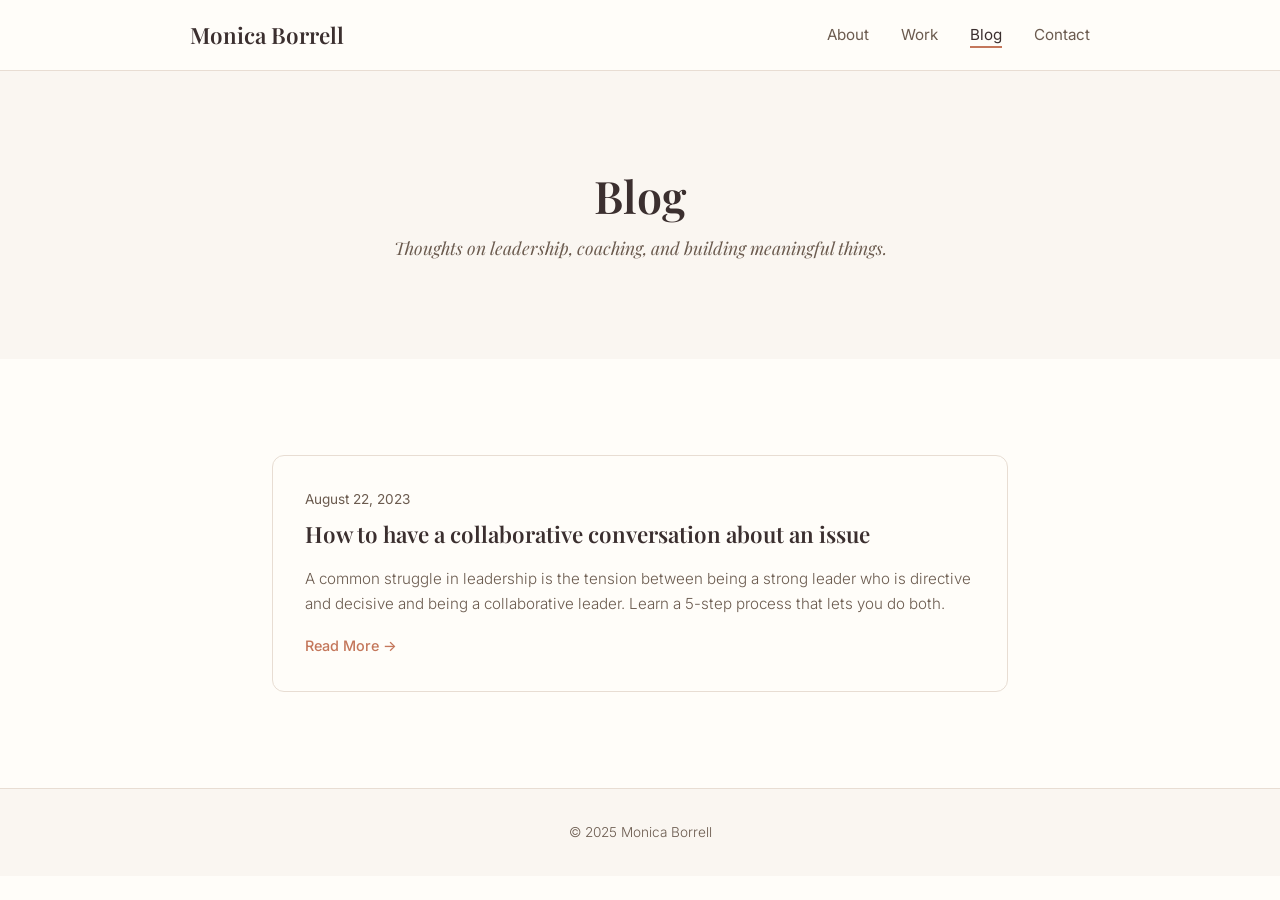
==== blog/index.html @ 9b8fd6f6 "Add nav menu, blog listing page, and first blog post (collaborative issue resolution) - Added sticky" ====
<!DOCTYPE html>
<html lang="en">
<head>
  <meta charset="UTF-8">
  <meta name="viewport" content="width=device-width, initial-scale=1.0">
  <meta name="description" content="Blog — Monica Borrell. Thoughts on leadership, coaching, and building meaningful things.">
  <title>Blog — Monica Borrell</title>
  <link rel="stylesheet" href="../styles.css">

  <!-- Google Fonts -->
  <link rel="preconnect" href="https://fonts.googleapis.com">
  <link rel="preconnect" href="https://fonts.gstatic.com" crossorigin>
  <link href="https://fonts.googleapis.com/css2?family=Playfair+Display:ital,wght@0,400;0,600;1,400&family=Inter:wght@300;400;500&display=swap" rel="stylesheet">
</head>
<body>

  <!-- ============================================
       NAVIGATION
       ============================================ -->
  <nav class="site-nav">
    <div class="nav-container">
      <a href="/" class="nav-logo">Monica Borrell</a>
      <button class="nav-toggle" aria-label="Toggle menu" aria-expanded="false">
        <span class="nav-toggle-bar"></span>
        <span class="nav-toggle-bar"></span>
        <span class="nav-toggle-bar"></span>
      </button>
      <ul class="nav-links">
        <li><a href="/#about">About</a></li>
        <li><a href="/#work">Work</a></li>
        <li><a href="/blog/" class="active">Blog</a></li>
        <li><a href="/#contact">Contact</a></li>
      </ul>
    </div>
  </nav>

  <!-- ============================================
       BLOG LISTING
       ============================================ -->
  <section class="blog-header">
    <div class="container">
      <h1>Blog</h1>
      <p class="blog-header-subtitle">Thoughts on leadership, coaching, and building meaningful things.</p>
    </div>
  </section>

  <section class="blog-listing">
    <div class="container">
      <div class="blog-grid">

        <!-- Blog Post Preview Card -->
        <a href="/blog/collaborative-issue-resolution/" class="blog-card">
          <div class="blog-card-content">
            <span class="blog-card-date">August 22, 2023</span>
            <h2 class="blog-card-title">How to have a collaborative conversation about an issue</h2>
            <p class="blog-card-excerpt">A common struggle in leadership is the tension between being a strong leader who is directive and decisive and being a collaborative leader. Learn a 5-step process that lets you do both.</p>
            <span class="blog-card-read-more">Read More &rarr;</span>
          </div>
        </a>

      </div>
    </div>
  </section>

  <!-- ============================================
       FOOTER
       ============================================ -->
  <footer class="footer">
    <div class="container">
      <p>&copy; 2025 Monica Borrell</p>
    </div>
  </footer>

  <script src="../main.js"></script>
</body>
</html>
---- styles.css ----
/* ============================================
   MONICA BORRELL — PERSONAL BRAND WEBSITE
   Warm, approachable, human design
   ============================================ */

/* ---------- CSS Custom Properties ---------- */
:root {
  /* Warm earth-tone palette */
  --color-cream:       #FAF6F1;
  --color-warm-white:  #FFFDF9;
  --color-sand:        #E8DDD3;
  --color-terracotta:  #C4775B;
  --color-rust:        #A0522D;
  --color-deep-brown:  #3B2F2F;
  --color-soft-brown:  #6B5B4F;
  --color-blush:       #F2DDD5;

  /* Typography */
  --font-heading: 'Playfair Display', Georgia, 'Times New Roman', serif;
  --font-body:    'Inter', -apple-system, BlinkMacSystemFont, 'Segoe UI', sans-serif;

  /* Spacing */
  --space-xs:  0.5rem;
  --space-sm:  1rem;
  --space-md:  2rem;
  --space-lg:  4rem;
  --space-xl:  6rem;
  --space-2xl: 8rem;
}

/* ---------- Reset & Base ---------- */
*,
*::before,
*::after {
  margin: 0;
  padding: 0;
  box-sizing: border-box;
}

html {
  scroll-behavior: smooth;
  font-size: 16px;
}

body {
  font-family: var(--font-body);
  font-weight: 300;
  line-height: 1.7;
  color: var(--color-deep-brown);
  background-color: var(--color-warm-white);
  -webkit-font-smoothing: antialiased;
  -moz-osx-font-smoothing: grayscale;
}

/* ---------- Shared Container ---------- */
.container {
  max-width: 800px;
  margin: 0 auto;
  padding: 0 var(--space-md);
}

/* ---------- Typography ---------- */
h1, h2, h3 {
  font-family: var(--font-heading);
  font-weight: 600;
  line-height: 1.3;
}

h2 {
  font-size: 2rem;
  color: var(--color-deep-brown);
  margin-bottom: var(--space-lg);
  position: relative;
}

/* Subtle underline accent on section headings */
h2::after {
  content: '';
  display: block;
  width: 48px;
  height: 3px;
  background-color: var(--color-terracotta);
  margin-top: var(--space-sm);
  border-radius: 2px;
}

a {
  color: var(--color-terracotta);
  text-decoration: none;
  transition: color 0.2s ease;
}

a:hover,
a:focus {
  color: var(--color-rust);
  text-decoration: underline;
}

/* ---------- NAVIGATION ---------- */
.site-nav {
  background-color: var(--color-warm-white);
  border-bottom: 1px solid var(--color-sand);
  padding: var(--space-sm) var(--space-md);
  position: sticky;
  top: 0;
  z-index: 100;
}

.nav-container {
  max-width: 900px;
  margin: 0 auto;
  display: flex;
  align-items: center;
  justify-content: space-between;
}

.nav-logo {
  font-family: var(--font-heading);
  font-size: 1.4rem;
  font-weight: 600;
  color: var(--color-deep-brown);
  text-decoration: none;
}

.nav-logo:hover {
  color: var(--color-terracotta);
  text-decoration: none;
}

.nav-links {
  list-style: none;
  display: flex;
  gap: var(--space-md);
  align-items: center;
}

.nav-links a {
  font-family: var(--font-body);
  font-size: 0.95rem;
  font-weight: 400;
  color: var(--color-soft-brown);
  text-decoration: none;
  padding-bottom: 2px;
  border-bottom: 2px solid transparent;
  transition: color 0.2s ease, border-color 0.2s ease;
}

.nav-links a:hover,
.nav-links a:focus {
  color: var(--color-deep-brown);
  text-decoration: none;
  border-bottom-color: var(--color-terracotta);
}

.nav-links a.active {
  color: var(--color-deep-brown);
  border-bottom-color: var(--color-terracotta);
}

/* Hamburger toggle (mobile) */
.nav-toggle {
  display: none;
  background: none;
  border: none;
  cursor: pointer;
  padding: 0.5rem;
  flex-direction: column;
  gap: 5px;
}

.nav-toggle-bar {
  display: block;
  width: 24px;
  height: 2px;
  background-color: var(--color-deep-brown);
  border-radius: 2px;
  transition: transform 0.3s ease, opacity 0.3s ease;
}

/* ---------- HERO SECTION ---------- */
.hero {
  background-color: var(--color-cream);
  padding: var(--space-2xl) var(--space-md);
  text-align: center;
}

.hero-content {
  max-width: 600px;
  margin: 0 auto;
}

.hero-photo {
  margin-bottom: var(--space-md);
}

.hero-photo img {
  width: 360px;
  max-width: 100%;
  height: auto;
  border-radius: 16px;
  object-fit: cover;
  border: 4px solid var(--color-sand);
  box-shadow: 0 8px 30px rgba(59, 47, 47, 0.12);
}

.hero-text h1 {
  font-size: 3rem;
  color: var(--color-deep-brown);
  margin-bottom: var(--space-xs);
  letter-spacing: -0.02em;
}

.tagline {
  font-size: 1.2rem;
  color: var(--color-soft-brown);
  font-weight: 300;
  font-style: italic;
  font-family: var(--font-heading);
}

/* ---------- ABOUT SECTION ---------- */
.about {
  padding: var(--space-2xl) var(--space-md);
  background-color: var(--color-warm-white);
}

.about-content {
  max-width: 640px;
}

.about-lead {
  font-size: 1.25rem;
  line-height: 1.85;
  color: var(--color-deep-brown);
  margin-bottom: var(--space-md);
}

.about-reflection {
  font-family: var(--font-heading);
  font-style: italic;
  font-size: 1.35rem;
  color: var(--color-terracotta);
  line-height: 1.6;
  padding-left: var(--space-md);
  border-left: 3px solid var(--color-sand);
}

/* ---------- WORK SECTION ---------- */
.work {
  padding: var(--space-2xl) var(--space-md);
  background-color: var(--color-cream);
}

.work-grid {
  display: grid;
  grid-template-columns: repeat(auto-fit, minmax(280px, 1fr));
  gap: var(--space-md);
}

.work-card {
  background-color: var(--color-warm-white);
  padding: var(--space-md);
  border-radius: 12px;
  box-shadow: 0 2px 12px rgba(59, 47, 47, 0.06);
  transition: transform 0.2s ease, box-shadow 0.2s ease;
}

.work-card:hover {
  transform: translateY(-3px);
  box-shadow: 0 6px 24px rgba(59, 47, 47, 0.1);
}

.work-icon {
  display: block;
  font-size: 1.6rem;
  margin-bottom: var(--space-xs);
}

.work-card h3 {
  font-size: 1.15rem;
  color: var(--color-deep-brown);
  margin-bottom: var(--space-xs);
}

.work-card p {
  font-size: 0.95rem;
  color: var(--color-soft-brown);
  line-height: 1.65;
}

.work-card a {
  font-weight: 500;
}

/* ---------- CONTACT SECTION ---------- */
.contact {
  padding: var(--space-2xl) var(--space-md);
  background-color: var(--color-warm-white);
  text-align: center;
}

.contact h2::after {
  margin-left: auto;
  margin-right: auto;
}

.contact-note {
  font-size: 1.1rem;
  color: var(--color-soft-brown);
  margin-bottom: var(--space-lg);
}

.contact-links {
  display: flex;
  flex-direction: column;
  align-items: center;
  gap: var(--space-sm);
}

.contact-link {
  display: inline-flex;
  align-items: center;
  gap: var(--space-xs);
  font-size: 1.05rem;
  padding: 0.75rem 1.5rem;
  border-radius: 8px;
  transition: background-color 0.2s ease, color 0.2s ease;
}

.contact-link:hover,
.contact-link:focus {
  text-decoration: none;
  background-color: var(--color-blush);
}

.email-link {
  color: var(--color-deep-brown);
  font-weight: 400;
}

.linkedin-link {
  color: var(--color-deep-brown);
  font-weight: 400;
}

.linkedin-icon {
  width: 22px;
  height: 22px;
  flex-shrink: 0;
}

/* ---------- BLOG HEADER ---------- */
.blog-header {
  background-color: var(--color-cream);
  padding: var(--space-xl) var(--space-md);
  text-align: center;
}

.blog-header h1 {
  font-size: 2.8rem;
  color: var(--color-deep-brown);
  margin-bottom: var(--space-xs);
}

.blog-header-subtitle {
  font-size: 1.1rem;
  color: var(--color-soft-brown);
  font-style: italic;
  font-family: var(--font-heading);
}

/* ---------- BLOG LISTING ---------- */
.blog-listing {
  padding: var(--space-xl) var(--space-md);
  background-color: var(--color-warm-white);
}

.blog-grid {
  display: grid;
  grid-template-columns: repeat(auto-fit, minmax(320px, 1fr));
  gap: var(--space-md);
}

.blog-card {
  display: block;
  background-color: var(--color-warm-white);
  border: 1px solid var(--color-sand);
  border-radius: 12px;
  overflow: hidden;
  text-decoration: none;
  transition: transform 0.2s ease, box-shadow 0.2s ease;
}

.blog-card:hover,
.blog-card:focus {
  transform: translateY(-3px);
  box-shadow: 0 6px 24px rgba(59, 47, 47, 0.1);
  text-decoration: none;
}

.blog-card-content {
  padding: var(--space-md);
}

.blog-card-date {
  display: block;
  font-size: 0.85rem;
  color: var(--color-soft-brown);
  margin-bottom: var(--space-xs);
  font-weight: 400;
}

.blog-card-title {
  font-family: var(--font-heading);
  font-size: 1.4rem;
  font-weight: 600;
  color: var(--color-deep-brown);
  line-height: 1.35;
  margin-bottom: var(--space-sm);
}

/* Remove the h2::after underline on blog cards */
.blog-card-title::after {
  display: none;
}

.blog-card-excerpt {
  font-size: 0.95rem;
  color: var(--color-soft-brown);
  line-height: 1.65;
  margin-bottom: var(--space-sm);
}

.blog-card-read-more {
  font-size: 0.9rem;
  color: var(--color-terracotta);
  font-weight: 500;
}

.blog-card:hover .blog-card-read-more {
  color: var(--color-rust);
}

/* ---------- BLOG POST ---------- */
.blog-post {
  padding: var(--space-xl) var(--space-md) var(--space-2xl);
  background-color: var(--color-warm-white);
}

.post-header {
  margin-bottom: var(--space-lg);
  padding-bottom: var(--space-md);
  border-bottom: 1px solid var(--color-sand);
}

.post-meta {
  font-size: 0.9rem;
  color: var(--color-soft-brown);
  margin-bottom: var(--space-sm);
}

.post-meta-sep {
  margin: 0 0.5rem;
}

.post-header h1 {
  font-size: 2.4rem;
  color: var(--color-deep-brown);
  line-height: 1.25;
}

/* Post body typography */
.post-body h2 {
  font-size: 1.5rem;
  margin-top: var(--space-lg);
  margin-bottom: var(--space-sm);
}

.post-body h2::after {
  width: 32px;
  height: 2px;
}

.post-body p {
  font-size: 1.05rem;
  line-height: 1.8;
  margin-bottom: var(--space-sm);
  color: var(--color-deep-brown);
}

.post-body ul {
  margin-bottom: var(--space-sm);
  padding-left: var(--space-md);
}

.post-body li {
  font-size: 1.05rem;
  line-height: 1.8;
  margin-bottom: var(--space-xs);
  color: var(--color-deep-brown);
}

.post-body blockquote {
  margin: var(--space-md) 0;
  padding: var(--space-md);
  background-color: var(--color-cream);
  border-left: 4px solid var(--color-terracotta);
  border-radius: 0 8px 8px 0;
}

.post-body blockquote p {
  font-family: var(--font-heading);
  font-style: italic;
  font-size: 1.15rem;
  color: var(--color-deep-brown);
  margin-bottom: var(--space-xs);
}

.post-body blockquote p:last-child {
  margin-bottom: 0;
}

.post-body blockquote cite {
  display: block;
  font-family: var(--font-body);
  font-style: normal;
  font-size: 0.9rem;
  color: var(--color-soft-brown);
  margin-top: var(--space-xs);
}

.post-body strong {
  font-weight: 500;
  color: var(--color-deep-brown);
}

.post-disclaimer {
  background-color: var(--color-cream);
  padding: var(--space-sm) var(--space-md);
  border-radius: 8px;
  margin: var(--space-md) 0;
}

/* Post footer / back link */
.post-footer {
  margin-top: var(--space-xl);
  padding-top: var(--space-md);
  border-top: 1px solid var(--color-sand);
}

.back-to-blog {
  font-size: 0.95rem;
  font-weight: 500;
  color: var(--color-terracotta);
}

.back-to-blog:hover {
  color: var(--color-rust);
}

/* ---------- FOOTER ---------- */
.footer {
  padding: var(--space-md);
  text-align: center;
  font-size: 0.85rem;
  color: var(--color-soft-brown);
  background-color: var(--color-cream);
  border-top: 1px solid var(--color-sand);
}

/* ---------- ENTRANCE ANIMATIONS ---------- */
.fade-in {
  opacity: 0;
  transform: translateY(20px);
  transition: opacity 0.6s ease, transform 0.6s ease;
}

.fade-in.visible {
  opacity: 1;
  transform: translateY(0);
}

/* ---------- RESPONSIVE ---------- */
@media (max-width: 600px) {
  /* Nav: hamburger menu */
  .nav-toggle {
    display: flex;
  }

  .nav-links {
    display: none;
    flex-direction: column;
    position: absolute;
    top: 100%;
    left: 0;
    right: 0;
    background-color: var(--color-warm-white);
    border-bottom: 1px solid var(--color-sand);
    padding: var(--space-sm) var(--space-md);
    gap: var(--space-xs);
    box-shadow: 0 4px 12px rgba(59, 47, 47, 0.08);
  }

  .nav-links.open {
    display: flex;
  }

  .site-nav {
    position: sticky;
  }

  .nav-container {
    position: relative;
  }

  .hero-text h1 {
    font-size: 2.2rem;
  }

  .tagline {
    font-size: 1rem;
  }

  h2 {
    font-size: 1.6rem;
  }

  .about-lead {
    font-size: 1.1rem;
  }

  .about-reflection {
    font-size: 1.15rem;
  }

  .hero-photo img {
    width: 280px;
  }

  .work-grid {
    grid-template-columns: 1fr;
  }

  .hero {
    padding: var(--space-xl) var(--space-md);
  }

  .about,
  .work,
  .contact {
    padding: var(--space-xl) var(--space-md);
  }

  /* Blog responsive */
  .blog-header h1 {
    font-size: 2rem;
  }

  .blog-grid {
    grid-template-columns: 1fr;
  }

  .post-header h1 {
    font-size: 1.8rem;
  }

  .post-body h2 {
    font-size: 1.3rem;
  }
}
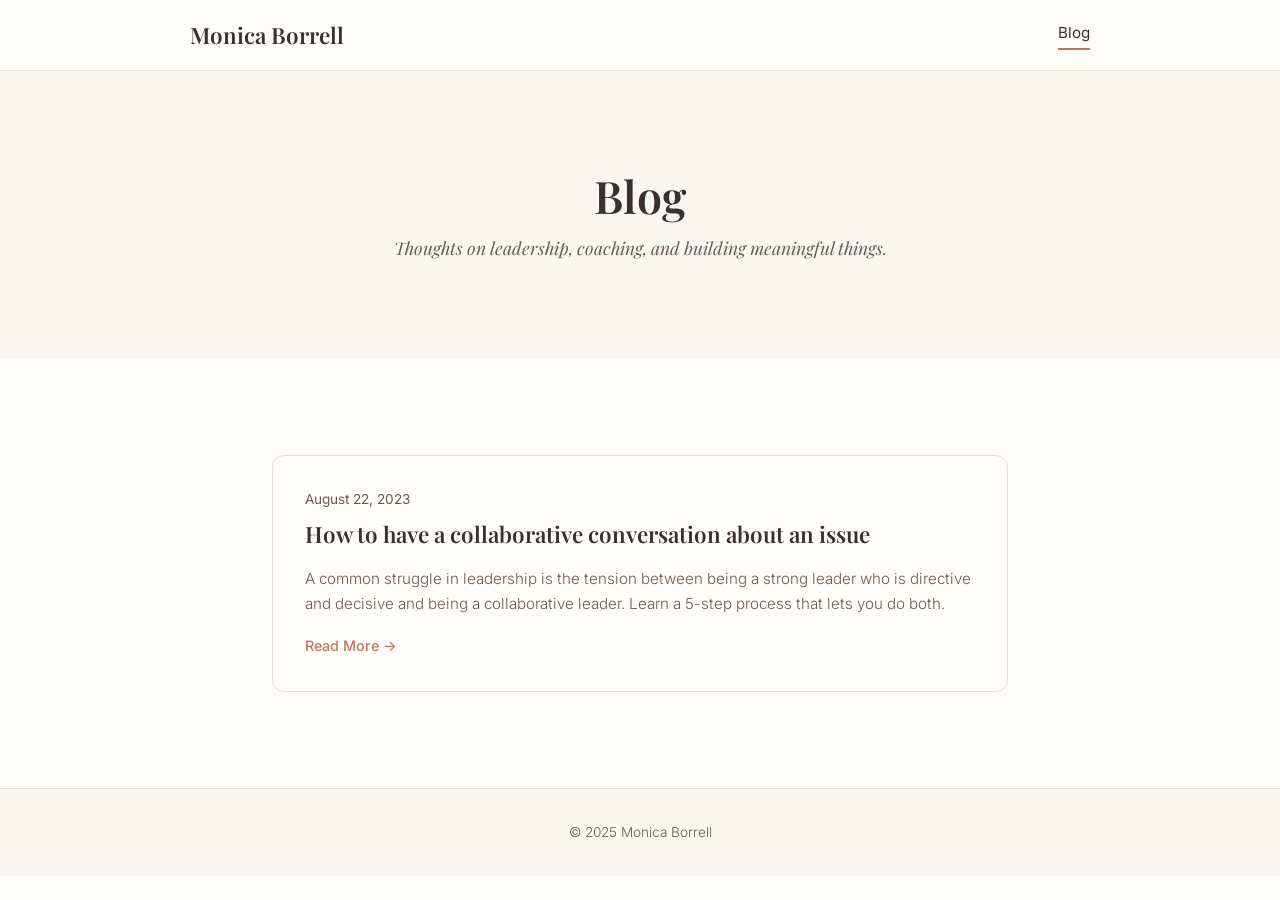
==== commit 22708b58: "Simplify nav to single Blog link at top right Co-Authored-By: monica <monica@monicaborrell.com>" ====
--- a/blog/index.html
+++ b/blog/index.html
@@ -20,17 +20,7 @@
   <nav class="site-nav">
     <div class="nav-container">
       <a href="/" class="nav-logo">Monica Borrell</a>
-      <button class="nav-toggle" aria-label="Toggle menu" aria-expanded="false">
-        <span class="nav-toggle-bar"></span>
-        <span class="nav-toggle-bar"></span>
-        <span class="nav-toggle-bar"></span>
-      </button>
-      <ul class="nav-links">
-        <li><a href="/#about">About</a></li>
-        <li><a href="/#work">Work</a></li>
-        <li><a href="/blog/" class="active">Blog</a></li>
-        <li><a href="/#contact">Contact</a></li>
-      </ul>
+      <a href="/blog/" class="nav-blog-link active">Blog</a>
     </div>
   </nav>
 
--- a/styles.css
+++ b/styles.css
@@ -127,14 +127,8 @@
   text-decoration: none;
 }
 
-.nav-links {
-  list-style: none;
-  display: flex;
-  gap: var(--space-md);
-  align-items: center;
-}
-
-.nav-links a {
+/* Single Blog link in the nav */
+.nav-blog-link {
   font-family: var(--font-body);
   font-size: 0.95rem;
   font-weight: 400;
@@ -145,36 +139,16 @@
   transition: color 0.2s ease, border-color 0.2s ease;
 }
 
-.nav-links a:hover,
-.nav-links a:focus {
+.nav-blog-link:hover,
+.nav-blog-link:focus {
   color: var(--color-deep-brown);
   text-decoration: none;
   border-bottom-color: var(--color-terracotta);
 }
 
-.nav-links a.active {
+.nav-blog-link.active {
   color: var(--color-deep-brown);
   border-bottom-color: var(--color-terracotta);
-}
-
-/* Hamburger toggle (mobile) */
-.nav-toggle {
-  display: none;
-  background: none;
-  border: none;
-  cursor: pointer;
-  padding: 0.5rem;
-  flex-direction: column;
-  gap: 5px;
-}
-
-.nav-toggle-bar {
-  display: block;
-  width: 24px;
-  height: 2px;
-  background-color: var(--color-deep-brown);
-  border-radius: 2px;
-  transition: transform 0.3s ease, opacity 0.3s ease;
 }
 
 /* ---------- HERO SECTION ---------- */
@@ -582,37 +556,6 @@
 
 /* ---------- RESPONSIVE ---------- */
 @media (max-width: 600px) {
-  /* Nav: hamburger menu */
-  .nav-toggle {
-    display: flex;
-  }
-
-  .nav-links {
-    display: none;
-    flex-direction: column;
-    position: absolute;
-    top: 100%;
-    left: 0;
-    right: 0;
-    background-color: var(--color-warm-white);
-    border-bottom: 1px solid var(--color-sand);
-    padding: var(--space-sm) var(--space-md);
-    gap: var(--space-xs);
-    box-shadow: 0 4px 12px rgba(59, 47, 47, 0.08);
-  }
-
-  .nav-links.open {
-    display: flex;
-  }
-
-  .site-nav {
-    position: sticky;
-  }
-
-  .nav-container {
-    position: relative;
-  }
-
   .hero-text h1 {
     font-size: 2.2rem;
   }
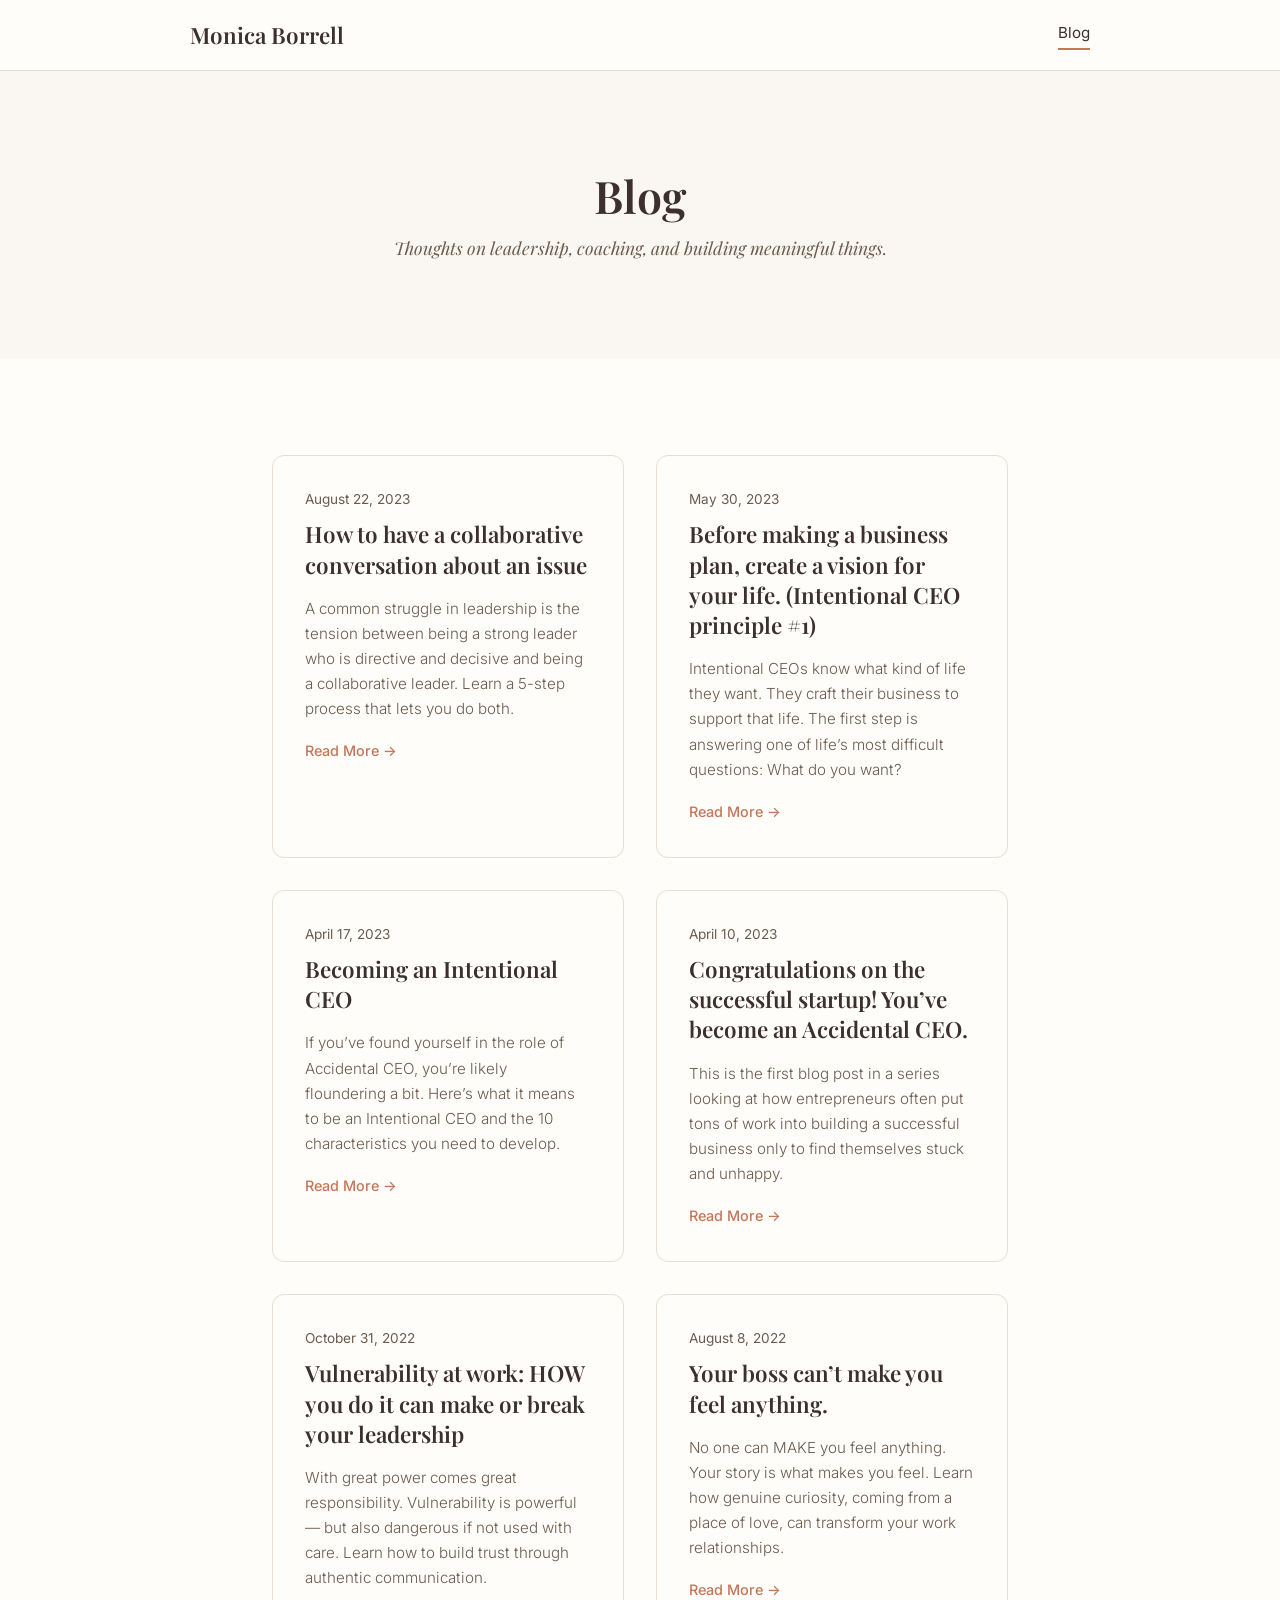
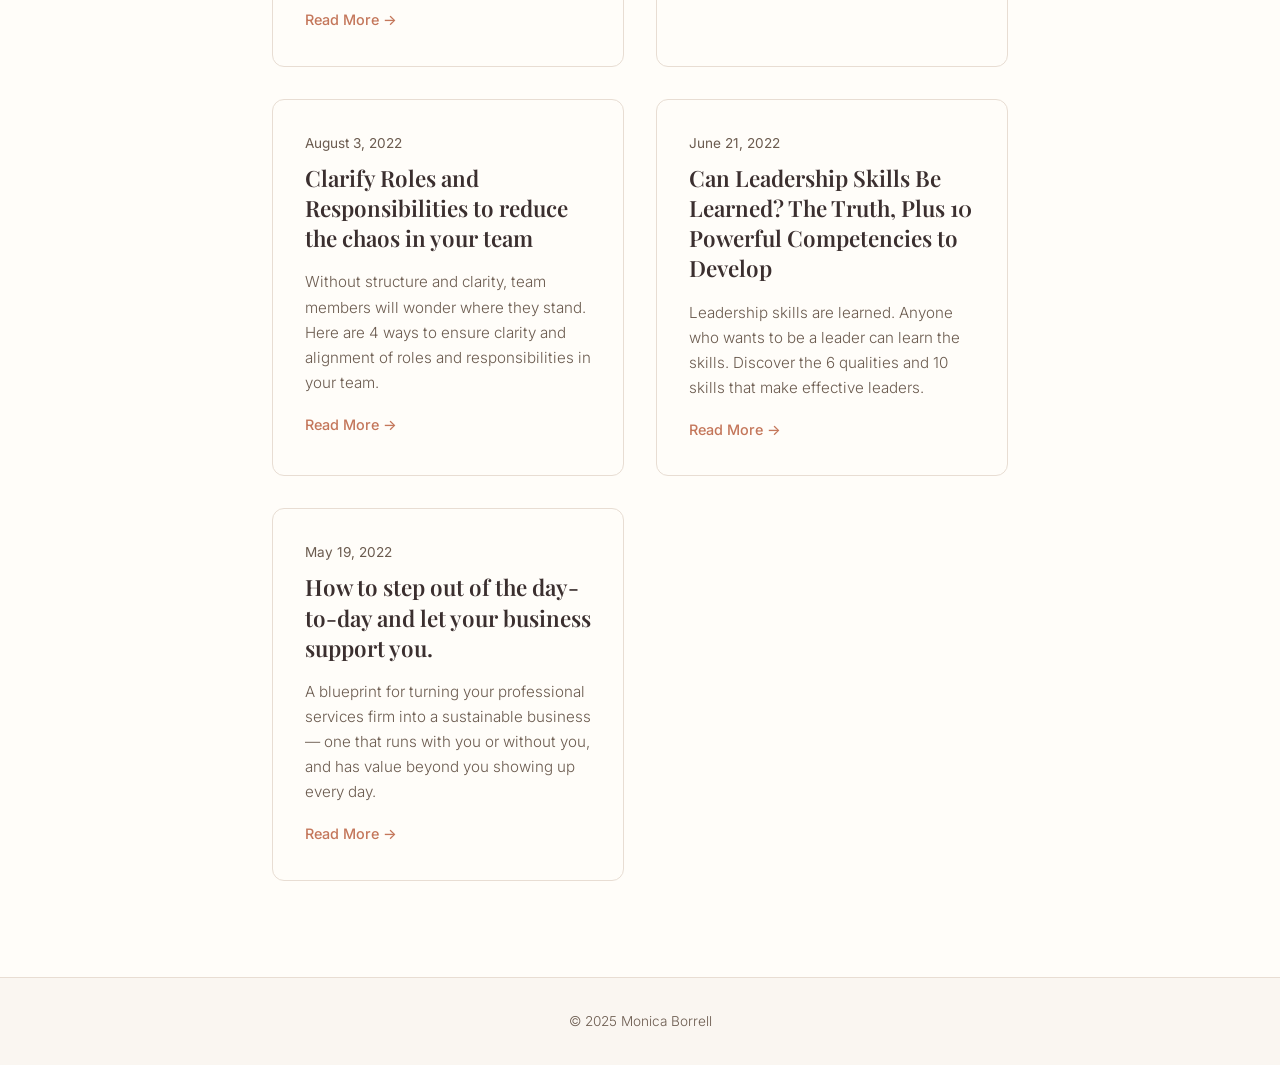
==== commit d37bbb63: "Add 8 remaining blog posts from monicaborrell.com - Before making a business plan, create a vision f" ====
--- a/blog/index.html
+++ b/blog/index.html
@@ -38,12 +38,85 @@
     <div class="container">
       <div class="blog-grid">
 
-        <!-- Blog Post Preview Card -->
+        <!-- Blog Post Preview Cards (newest first) -->
+
         <a href="/blog/collaborative-issue-resolution/" class="blog-card">
           <div class="blog-card-content">
             <span class="blog-card-date">August 22, 2023</span>
             <h2 class="blog-card-title">How to have a collaborative conversation about an issue</h2>
             <p class="blog-card-excerpt">A common struggle in leadership is the tension between being a strong leader who is directive and decisive and being a collaborative leader. Learn a 5-step process that lets you do both.</p>
+            <span class="blog-card-read-more">Read More &rarr;</span>
+          </div>
+        </a>
+
+        <a href="/blog/becoming-an-intentional-ceo-vision/" class="blog-card">
+          <div class="blog-card-content">
+            <span class="blog-card-date">May 30, 2023</span>
+            <h2 class="blog-card-title">Before making a business plan, create a vision for your life. (Intentional CEO principle #1)</h2>
+            <p class="blog-card-excerpt">Intentional CEOs know what kind of life they want. They craft their business to support that life. The first step is answering one of life&rsquo;s most difficult questions: What do you want?</p>
+            <span class="blog-card-read-more">Read More &rarr;</span>
+          </div>
+        </a>
+
+        <a href="/blog/becoming-an-intentional-ceo/" class="blog-card">
+          <div class="blog-card-content">
+            <span class="blog-card-date">April 17, 2023</span>
+            <h2 class="blog-card-title">Becoming an Intentional CEO</h2>
+            <p class="blog-card-excerpt">If you&rsquo;ve found yourself in the role of Accidental CEO, you&rsquo;re likely floundering a bit. Here&rsquo;s what it means to be an Intentional CEO and the 10 characteristics you need to develop.</p>
+            <span class="blog-card-read-more">Read More &rarr;</span>
+          </div>
+        </a>
+
+        <a href="/blog/accidental-ceo/" class="blog-card">
+          <div class="blog-card-content">
+            <span class="blog-card-date">April 10, 2023</span>
+            <h2 class="blog-card-title">Congratulations on the successful startup! You&rsquo;ve become an Accidental CEO.</h2>
+            <p class="blog-card-excerpt">This is the first blog post in a series looking at how entrepreneurs often put tons of work into building a successful business only to find themselves stuck and unhappy.</p>
+            <span class="blog-card-read-more">Read More &rarr;</span>
+          </div>
+        </a>
+
+        <a href="/blog/vulnerability-at-work/" class="blog-card">
+          <div class="blog-card-content">
+            <span class="blog-card-date">October 31, 2022</span>
+            <h2 class="blog-card-title">Vulnerability at work: HOW you do it can make or break your leadership</h2>
+            <p class="blog-card-excerpt">With great power comes great responsibility. Vulnerability is powerful &mdash; but also dangerous if not used with care. Learn how to build trust through authentic communication.</p>
+            <span class="blog-card-read-more">Read More &rarr;</span>
+          </div>
+        </a>
+
+        <a href="/blog/your-boss-cant-make-you-feel-anything/" class="blog-card">
+          <div class="blog-card-content">
+            <span class="blog-card-date">August 8, 2022</span>
+            <h2 class="blog-card-title">Your boss can&rsquo;t make you feel anything.</h2>
+            <p class="blog-card-excerpt">No one can MAKE you feel anything. Your story is what makes you feel. Learn how genuine curiosity, coming from a place of love, can transform your work relationships.</p>
+            <span class="blog-card-read-more">Read More &rarr;</span>
+          </div>
+        </a>
+
+        <a href="/blog/clarify-roles-and-responsibilities/" class="blog-card">
+          <div class="blog-card-content">
+            <span class="blog-card-date">August 3, 2022</span>
+            <h2 class="blog-card-title">Clarify Roles and Responsibilities to reduce the chaos in your team</h2>
+            <p class="blog-card-excerpt">Without structure and clarity, team members will wonder where they stand. Here are 4 ways to ensure clarity and alignment of roles and responsibilities in your team.</p>
+            <span class="blog-card-read-more">Read More &rarr;</span>
+          </div>
+        </a>
+
+        <a href="/blog/leadership-skills-learned/" class="blog-card">
+          <div class="blog-card-content">
+            <span class="blog-card-date">June 21, 2022</span>
+            <h2 class="blog-card-title">Can Leadership Skills Be Learned? The Truth, Plus 10 Powerful Competencies to Develop</h2>
+            <p class="blog-card-excerpt">Leadership skills are learned. Anyone who wants to be a leader can learn the skills. Discover the 6 qualities and 10 skills that make effective leaders.</p>
+            <span class="blog-card-read-more">Read More &rarr;</span>
+          </div>
+        </a>
+
+        <a href="/blog/step-out-of-the-day-to-day/" class="blog-card">
+          <div class="blog-card-content">
+            <span class="blog-card-date">May 19, 2022</span>
+            <h2 class="blog-card-title">How to step out of the day-to-day and let your business support you.</h2>
+            <p class="blog-card-excerpt">A blueprint for turning your professional services firm into a sustainable business &mdash; one that runs with you or without you, and has value beyond you showing up every day.</p>
             <span class="blog-card-read-more">Read More &rarr;</span>
           </div>
         </a>
--- a/styles.css
+++ b/styles.css
@@ -443,11 +443,13 @@
   line-height: 1.25;
 }
 
-/* Post body typography */
+/* Post body typography — matches monicaborrell.com spacing */
 .post-body h2 {
-  font-size: 1.5rem;
-  margin-top: var(--space-lg);
-  margin-bottom: var(--space-sm);
+  font-size: 1.8rem;
+  margin-top: 3rem;
+  margin-bottom: 1.25rem;
+  padding-top: 2rem;
+  border-top: 1px solid var(--color-sand);
 }
 
 .post-body h2::after {
@@ -457,37 +459,55 @@
 
 .post-body p {
   font-size: 1.05rem;
-  line-height: 1.8;
-  margin-bottom: var(--space-sm);
+  line-height: 1.85;
+  margin-bottom: 1.25rem;
   color: var(--color-deep-brown);
 }
 
 .post-body ul {
-  margin-bottom: var(--space-sm);
-  padding-left: var(--space-md);
+  margin-bottom: 1.25rem;
+  padding-left: 2.5rem;
+  list-style-type: disc;
+}
+
+.post-body ul ul {
+  padding-left: 2rem;
+  margin-top: 0.5rem;
+  margin-bottom: 0.5rem;
+  list-style-type: circle;
+}
+
+.post-body ol {
+  margin-bottom: 1.25rem;
+  padding-left: 2.5rem;
+  list-style-type: decimal;
 }
 
 .post-body li {
   font-size: 1.05rem;
-  line-height: 1.8;
-  margin-bottom: var(--space-xs);
+  line-height: 1.85;
+  margin-bottom: 0.6rem;
   color: var(--color-deep-brown);
 }
 
 .post-body blockquote {
-  margin: var(--space-md) 0;
-  padding: var(--space-md);
-  background-color: var(--color-cream);
-  border-left: 4px solid var(--color-terracotta);
-  border-radius: 0 8px 8px 0;
+  margin: 2.5rem 0;
+  padding: 2rem 1.5rem;
+  border-top: 1px solid var(--color-sand);
+  border-bottom: 1px solid var(--color-sand);
+  border-left: none;
+  border-radius: 0;
+  background-color: transparent;
+  text-align: center;
 }
 
 .post-body blockquote p {
   font-family: var(--font-heading);
   font-style: italic;
-  font-size: 1.15rem;
-  color: var(--color-deep-brown);
-  margin-bottom: var(--space-xs);
+  font-size: 1.2rem;
+  color: var(--color-deep-brown);
+  line-height: 1.7;
+  margin-bottom: 0.5rem;
 }
 
 .post-body blockquote p:last-child {
@@ -500,11 +520,11 @@
   font-style: normal;
   font-size: 0.9rem;
   color: var(--color-soft-brown);
-  margin-top: var(--space-xs);
+  margin-top: 0.75rem;
 }
 
 .post-body strong {
-  font-weight: 500;
+  font-weight: 600;
   color: var(--color-deep-brown);
 }
 
